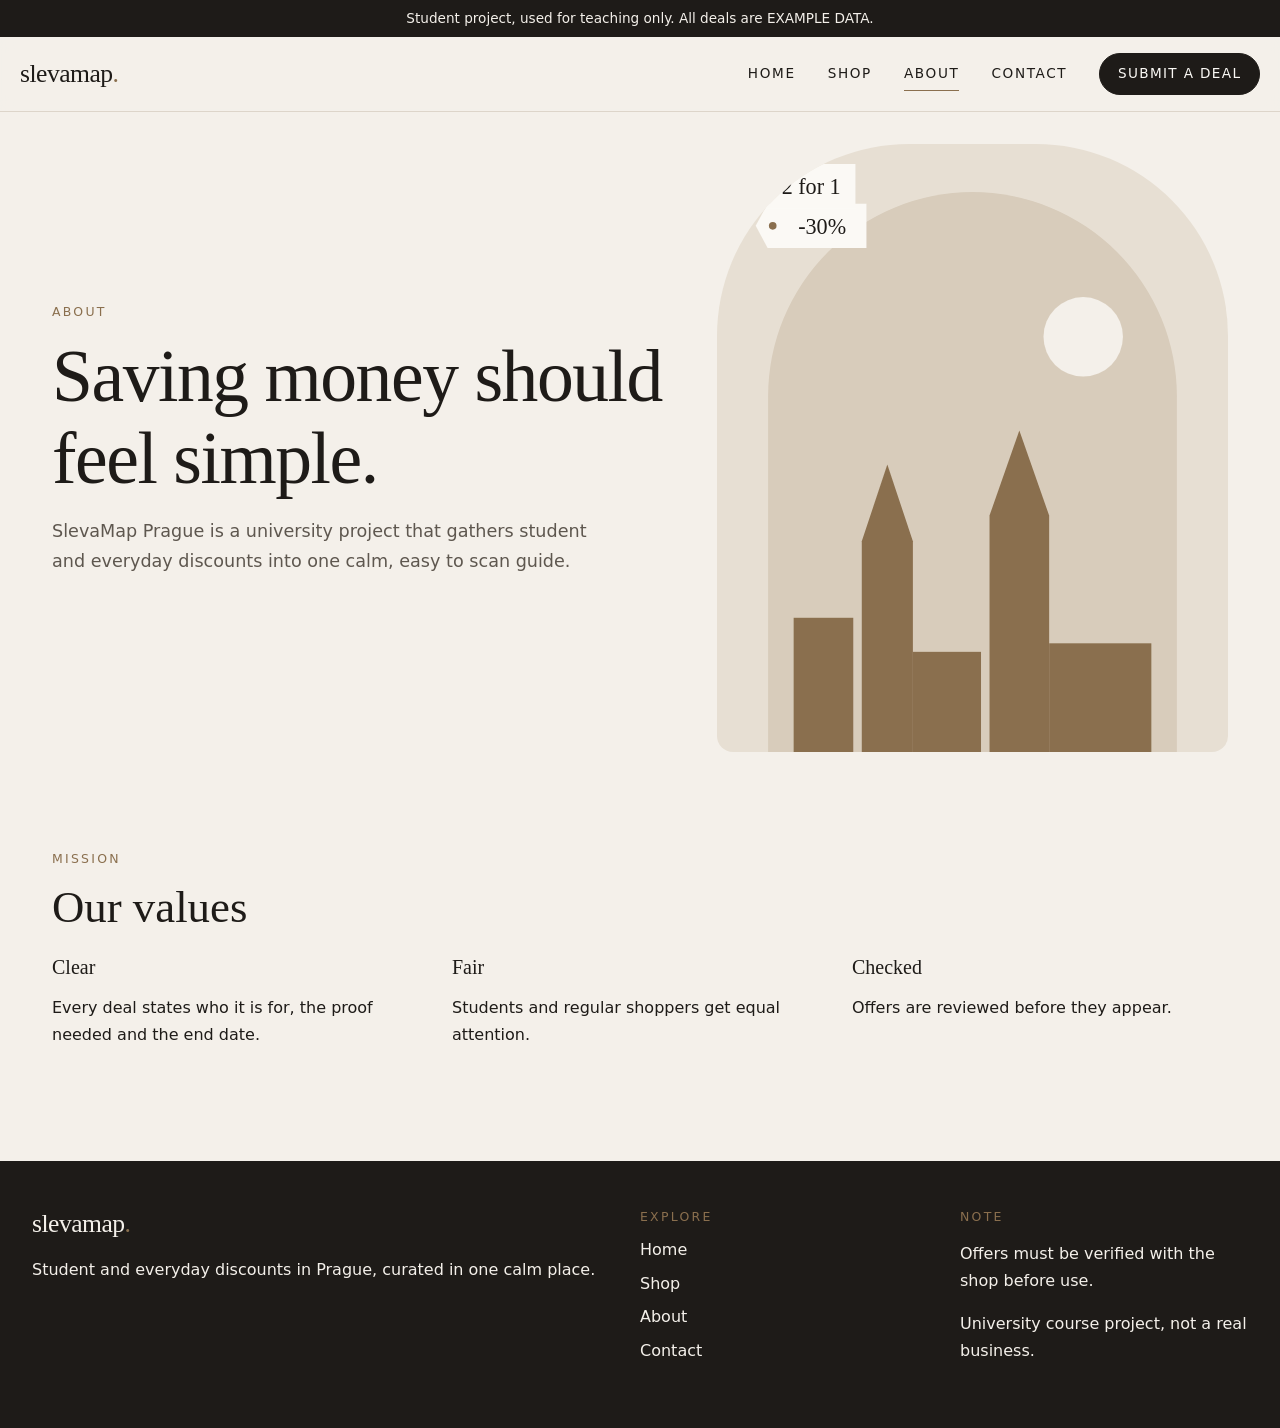
==== about.html @ 10e54edd "Part 1: SlevaMap Prague prototype" ====
<!DOCTYPE html>
<html lang="en"><head><meta charset="utf-8"><meta name="viewport" content="width=device-width, initial-scale=1">
<title>About | SlevaMap Prague</title><meta name="description" content="Student and everyday discounts in Prague, curated in one calm place.">
<link rel="stylesheet" href="css/style.css"></head><body>
<a class="skip" href="#main">Skip to content</a>
<p class="notice">Student project, used for teaching only. All deals are EXAMPLE DATA.</p>
<header class="top"><a class="logo" href="index.html">slevamap<span>.</span></a>
<button class="menu" aria-expanded="false" aria-controls="nav">Menu</button>
<nav id="nav" aria-label="Main"><ul><li><a href="index.html">Home</a></li><li><a href="deals.html">Shop</a></li><li><a href="about.html" aria-current="page">About</a></li><li><a href="contact.html">Contact</a></li></ul><a class="btn small-btn" href="contact.html#submit">Submit a deal</a></nav></header>
<main id="main"><section class="hero"><div class="hero-text"><p class="eyebrow">About</p><h1>Saving money should feel simple.</h1>
<p>SlevaMap Prague is a university project that gathers student and everyday discounts into one calm, easy to scan guide.</p></div>
<img class="hero-art" src="images/hero.svg" alt="Price tags over the Prague skyline" width="600" height="720"></section>
<section aria-labelledby="m"><p class="eyebrow">Mission</p><h2 id="m">Our values</h2><ul class="grid"><li><h3>Clear</h3><p>Every deal states who it is for, the proof needed and the end date.</p></li><li><h3>Fair</h3><p>Students and regular shoppers get equal attention.</p></li><li><h3>Checked</h3><p>Offers are reviewed before they appear.</p></li></ul></section></main>
<footer><div class="foot"><div><a class="logo" href="index.html">slevamap<span>.</span></a><p>Student and everyday discounts in Prague, curated in one calm place.</p></div>
<nav aria-label="Footer"><h2>Explore</h2><ul><li><a href="index.html">Home</a></li><li><a href="deals.html">Shop</a></li><li><a href="about.html" aria-current="page">About</a></li><li><a href="contact.html">Contact</a></li></ul></nav><div><h2>Note</h2><p>Offers must be verified with the shop before use.</p><p>University course project, not a real business.</p></div></div></footer>
<script src="js/app.js"></script></body></html>
---- css/style.css ----
/* ==========================================================================
   SlevaMap Prague - editorial, minimal-luxury style (mobile-first)
   1 tokens  2 base  3 header  4 sections  5 cards  6 forms  7 footer
   8 animation  9 breakpoints
   ========================================================================== */

/* 1. TOKENS: warm neutrals, one walnut accent, generous spacing -------------- */
:root {
  --bg     : #f4f0ea;                    /* ivory page background        */
  --paper  : #fbf9f5;                    /* cards and inputs             */
  --ink    : #1e1b18;                    /* near-black text              */
  --muted  : #5e574f;                    /* secondary text (AA contrast) */
  --line   : #ddd5ca;                    /* hairline borders             */
  --accent : #8a6f4e;                    /* walnut                       */
  --gap    : clamp(3rem, 8vw, 6rem);     /* space between sections       */
  --ease   : cubic-bezier(.2, .7, .2, 1);
}

/* 2. BASE -------------------------------------------------------------------- */
* { box-sizing: border-box; }
html { scroll-behavior: smooth; }
body { margin: 0; font: 1rem/1.7 system-ui, "Segoe UI", Arial, sans-serif; color: var(--ink); background: var(--bg); }
h1, h2, h3 { font-family: Georgia, "Times New Roman", serif; font-weight: 400; line-height: 1.12; margin: 0 0 .6rem; }
h1 { font-size: clamp(2.4rem, 7vw, 4.6rem); letter-spacing: -.02em; }
h2 { font-size: clamp(1.8rem, 4vw, 2.8rem); }
h3 { font-size: 1.25rem; }
img { display: block; max-width: 100%; height: auto; }
a { color: inherit; }
:focus-visible { outline: 3px solid var(--accent); outline-offset: 3px; }
.skip { position: absolute; left: -999px; }
.skip:focus { left: .5rem; top: .5rem; z-index: 99; padding: .5rem; background: #fff; }
.eyebrow { margin: 0 0 .8rem; font-size: .78rem; letter-spacing: .18em; text-transform: uppercase; color: var(--accent); }
.muted, .meta { color: var(--muted); }
main { max-width: 76rem; margin: 0 auto; padding: 0 1.25rem; }
main > section, main > .grid, main > .split, main > .detail { margin-block: var(--gap); }
main > .eyebrow { margin-top: 3rem; }
ul, ol { list-style: none; margin: 0; padding: 0; }

/* 3. HEADER (Flex) ----------------------------------------------------------- */
.notice { margin: 0; padding: .45rem 1rem; text-align: center; font-size: .85rem; color: var(--bg); background: var(--ink); }
.top { position: sticky; top: 0; z-index: 10; display: flex; flex-wrap: wrap; align-items: center; justify-content: space-between;
       padding: 1rem 1.25rem; background: rgba(244, 240, 234, .92); backdrop-filter: blur(8px); border-bottom: 1px solid var(--line); transition: padding .3s; }
.top.small { padding-block: .5rem; }
.logo { font: 400 1.6rem Georgia, serif; text-decoration: none; letter-spacing: -.02em; }
.logo span { color: var(--accent); }
.menu { padding: .5rem 1rem; font: inherit; color: var(--ink); background: none; border: 1px solid var(--ink); border-radius: 2rem; }
#nav { display: none; width: 100%; }
#nav.open { display: block; padding-bottom: 1rem; }
#nav a:not(.btn) { display: block; padding: .6rem 0; font-size: .85rem; letter-spacing: .12em; text-transform: uppercase; text-decoration: none; }
#nav a[aria-current] { border-bottom: 1px solid var(--accent); }
#progress { position: fixed; top: 0; left: 0; z-index: 20; width: 0; height: 3px; background: var(--accent); }

/* 4. SECTIONS ---------------------------------------------------------------- */
.hero { display: grid; gap: 2.5rem; align-items: center; margin-top: 2rem; }
.hero-text > p:not(.eyebrow) { max-width: 34rem; font-size: 1.1rem; color: var(--muted); }
.hero-art { width: 100%; max-height: 38rem; object-fit: cover; border-radius: 12rem 12rem 1rem 1rem; }   /* arch-shaped picture */
.search { display: flex; flex-wrap: wrap; gap: .5rem; margin: 1.5rem 0; }
.search label { width: 100%; font-size: .8rem; letter-spacing: .12em; text-transform: uppercase; }
.search input { flex: 1 1 12rem; }
.stats ul { display: grid; grid-template-columns: repeat(2, 1fr); gap: 1.5rem; padding-block: 2rem; text-align: center; border-block: 1px solid var(--line); color: var(--muted); }
.stats strong { display: block; font: 400 2.6rem Georgia, serif; color: var(--ink); }
.tiles { display: grid; grid-template-columns: repeat(2, 1fr); gap: 1rem; margin-top: 1.5rem; }                /* Grid */
.tile { position: relative; display: block; overflow: hidden; border-radius: .5rem; text-decoration: none; }
.tile span { position: absolute; left: 1rem; bottom: 1rem; padding: .35rem .9rem; font-size: .85rem; background: var(--paper); border-radius: 2rem; }
.steps { display: grid; gap: 2rem; margin-top: 1.5rem; }
.steps li { padding-top: 1.2rem; border-top: 1px solid var(--ink); }
.num { font: 400 .9rem Georgia, serif; color: var(--accent); }
.authors { margin-top: 1rem; }
.authors li { padding: .8rem 0; border-bottom: 1px solid var(--line); font-family: Georgia, serif; font-size: 1.2rem; }
.crumb { margin-top: 2rem; font-size: .85rem; color: var(--muted); }
.detail { display: grid; gap: 2.5rem; }
.big { width: 100%; border-radius: .5rem; }
.facts { display: grid; grid-template-columns: 8rem 1fr; gap: .6rem 1rem; margin: 1.5rem 0; padding-block: 1.2rem; border-block: 1px solid var(--line); }
.facts dt { font-size: .78rem; letter-spacing: .14em; text-transform: uppercase; color: var(--muted); }
.facts dd { margin: 0; }
address { margin-top: 1.5rem; font-style: normal; color: var(--muted); }
.map, aside { padding: 1.5rem; border: 1px dashed var(--accent); border-radius: .5rem; color: var(--muted); }
.map { margin-block: 3rem; }

/* 5. CARDS and BUTTONS ------------------------------------------------------- */
.grid { display: grid; grid-template-columns: 1fr; gap: 2.5rem 1.5rem; margin-top: 1.5rem; }
.deal .media { display: block; overflow: hidden; border-radius: .5rem; }
.deal img, .tile img { width: 100%; aspect-ratio: 4 / 5; object-fit: cover; transition: transform .8s var(--ease); }
.deal:hover img, .tile:hover img { transform: scale(1.06); }              /* slow image zoom */
.deal .body { padding-top: 1rem; }
.deal h3 { margin: .5rem 0 .2rem; }
.deal h3 a { text-decoration: none; background: linear-gradient(var(--ink), var(--ink)) 0 100% / 0 1px no-repeat; transition: background-size .5s var(--ease); }
.deal h3 a:hover { background-size: 100% 1px; }                         /* underline draws in */
.deal p { margin: 0; }
.meta { font-size: .85rem; }
.tag { display: inline-block; padding: .15rem .8rem; font-size: .8rem; letter-spacing: .08em; color: var(--paper); background: var(--accent); border-radius: 2rem; }
.btn, .search button { display: inline-block; padding: .8rem 1.6rem; font: inherit; font-size: .85rem; letter-spacing: .1em; text-transform: uppercase; text-decoration: none; cursor: pointer;
                        color: var(--paper); background: var(--ink); border: 1px solid var(--ink); border-radius: 3rem; transition: background .3s, color .3s; }
.btn:hover, .search button:hover { background: var(--accent); border-color: var(--accent); }
.btn.alt { color: var(--ink); background: transparent; }
.btn.alt:hover { color: var(--paper); background: var(--ink); }
.small-btn { padding: .5rem 1.1rem; margin-top: .5rem; }

/* 6. FORMS ------------------------------------------------------------------- */
input, select { min-height: 2.9rem; padding: .6rem 1rem; font: inherit; color: var(--ink); background: var(--paper); border: 1px solid var(--line); border-radius: 2rem; }
.filters { display: flex; flex-wrap: wrap; gap: 1.5rem; margin-top: 1rem; }
.filters div, .form { display: flex; flex-direction: column; }
.filters label, .form label { margin: .8rem 0 .3rem; font-size: .78rem; letter-spacing: .14em; text-transform: uppercase; color: var(--muted); }
.form .btn { margin-top: 1.5rem; align-self: flex-start; }
.split { display: grid; gap: 3rem; }

/* 7. FOOTER ------------------------------------------------------------------ */
footer { margin-top: var(--gap); padding: 3rem 1.25rem; color: var(--bg); background: var(--ink); }
.foot { display: grid; gap: 2rem; max-width: 76rem; margin: 0 auto; }
footer h2 { font: 400 .78rem system-ui, sans-serif; letter-spacing: .18em; text-transform: uppercase; color: var(--accent); }
footer a { text-decoration: none; }
footer li { padding: .2rem 0; }

/* 8. ANIMATION --------------------------------------------------------------- */
.hero-text > * { opacity: 0; animation: rise .9s var(--ease) forwards; }          /* load sequence */
.hero-text > :nth-child(2) { animation-delay: .12s; }
.hero-text > :nth-child(3) { animation-delay: .24s; }
.hero-text > :nth-child(4) { animation-delay: .36s; }
.hero-text > :nth-child(5) { animation-delay: .48s; }
.hero-art { animation: reveal 1.4s var(--ease) both; }                              /* arch image unrolls */
@keyframes rise   { from { opacity: 0; transform: translateY(1.5rem); } to { opacity: 1; transform: none; } }
@keyframes reveal { from { clip-path: inset(100% 0 0 0); } to { clip-path: inset(0); } }
.reveal { opacity: 0; transform: translateY(2.5rem); transition: opacity .9s var(--ease), transform .9s var(--ease); transition-delay: calc(var(--i, 0) * 110ms); }
.reveal.in { opacity: 1; transform: none; }
@media (prefers-reduced-motion: reduce) {
  *, *::before, *::after { animation: none !important; transition: none !important; }
  .reveal, .hero-text > * { opacity: 1; transform: none; }
}

/* 9. BREAKPOINTS ------------------------------------------------------------- */
@media (min-width: 48em) {                                   /* tablet */
  .menu { display: none; }
  #nav { display: flex; align-items: center; gap: 2rem; width: auto; }
  #nav ul { display: flex; gap: 2rem; }
  #nav a:not(.btn) { padding: .3rem 0; }
  .small-btn { margin-top: 0; }
  .hero { grid-template-columns: 1.1fr .9fr; }
  .grid { grid-template-columns: repeat(2, 1fr); }
  .tiles { grid-template-columns: repeat(3, 1fr); }
  .steps { grid-template-columns: repeat(3, 1fr); }
  .stats ul { grid-template-columns: repeat(4, 1fr); }
  .split, .detail { grid-template-columns: 1.3fr 1fr; }
  .foot { grid-template-columns: 2fr 1fr 1fr; }
}
@media (min-width: 75em) {                                   /* desktop */
  .grid { grid-template-columns: repeat(3, 1fr); }
  .tiles { grid-template-columns: repeat(5, 1fr); }
}
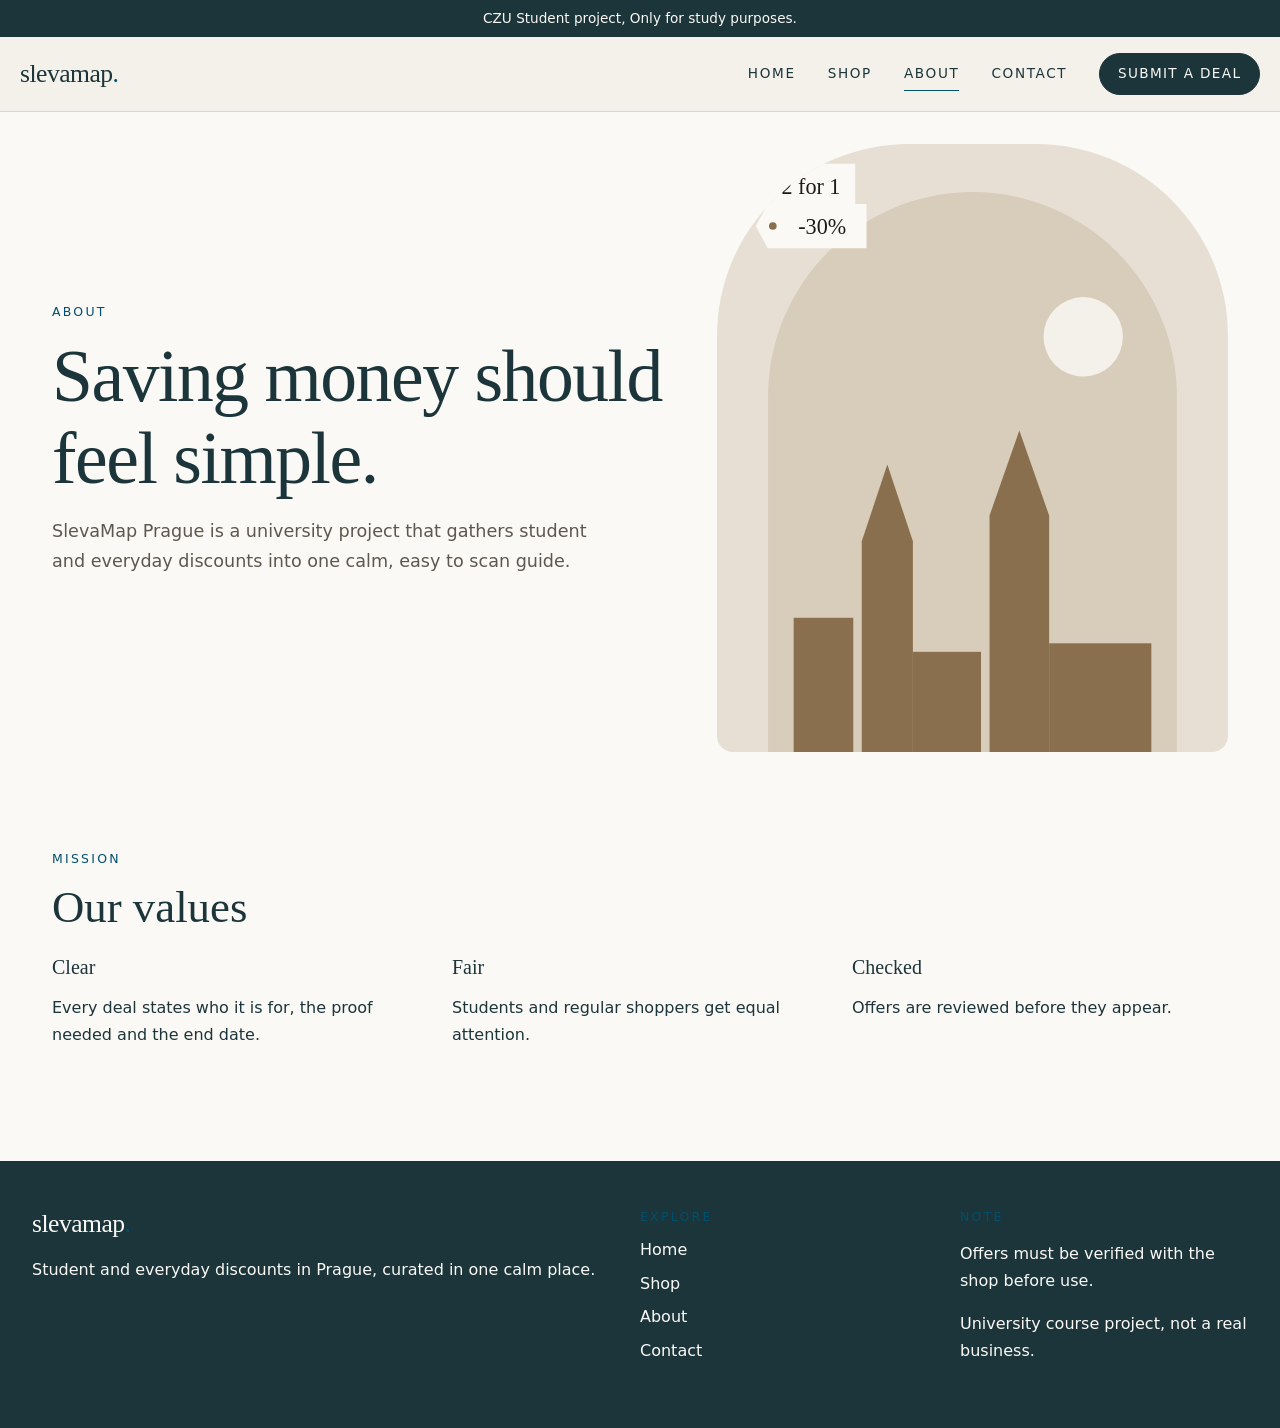
==== commit afca9e04: "Short note on what changed" ====
--- a/about.html
+++ b/about.html
@@ -3,7 +3,7 @@
 <title>About | SlevaMap Prague</title><meta name="description" content="Student and everyday discounts in Prague, curated in one calm place.">
 <link rel="stylesheet" href="css/style.css"></head><body>
 <a class="skip" href="#main">Skip to content</a>
-<p class="notice">Student project, used for teaching only. All deals are EXAMPLE DATA.</p>
+<p class="notice">CZU Student project, Only for study purposes.</p>
 <header class="top"><a class="logo" href="index.html">slevamap<span>.</span></a>
 <button class="menu" aria-expanded="false" aria-controls="nav">Menu</button>
 <nav id="nav" aria-label="Main"><ul><li><a href="index.html">Home</a></li><li><a href="deals.html">Shop</a></li><li><a href="about.html" aria-current="page">About</a></li><li><a href="contact.html">Contact</a></li></ul><a class="btn small-btn" href="contact.html#submit">Submit a deal</a></nav></header>
--- a/css/style.css
+++ b/css/style.css
@@ -6,12 +6,12 @@
 
 /* 1. TOKENS: warm neutrals, one walnut accent, generous spacing -------------- */
 :root {
-  --bg     : #f4f0ea;                    /* ivory page background        */
+  --bg     : #fbf9f5;                    /* ivory page background        */
   --paper  : #fbf9f5;                    /* cards and inputs             */
-  --ink    : #1e1b18;                    /* near-black text              */
+  --ink    : #1b353b;                    /* near-black text              */
   --muted  : #5e574f;                    /* secondary text (AA contrast) */
   --line   : #ddd5ca;                    /* hairline borders             */
-  --accent : #8a6f4e;                    /* walnut                       */
+  --accent : #00506d;                    /* walnut                       */
   --gap    : clamp(3rem, 8vw, 6rem);     /* space between sections       */
   --ease   : cubic-bezier(.2, .7, .2, 1);
 }
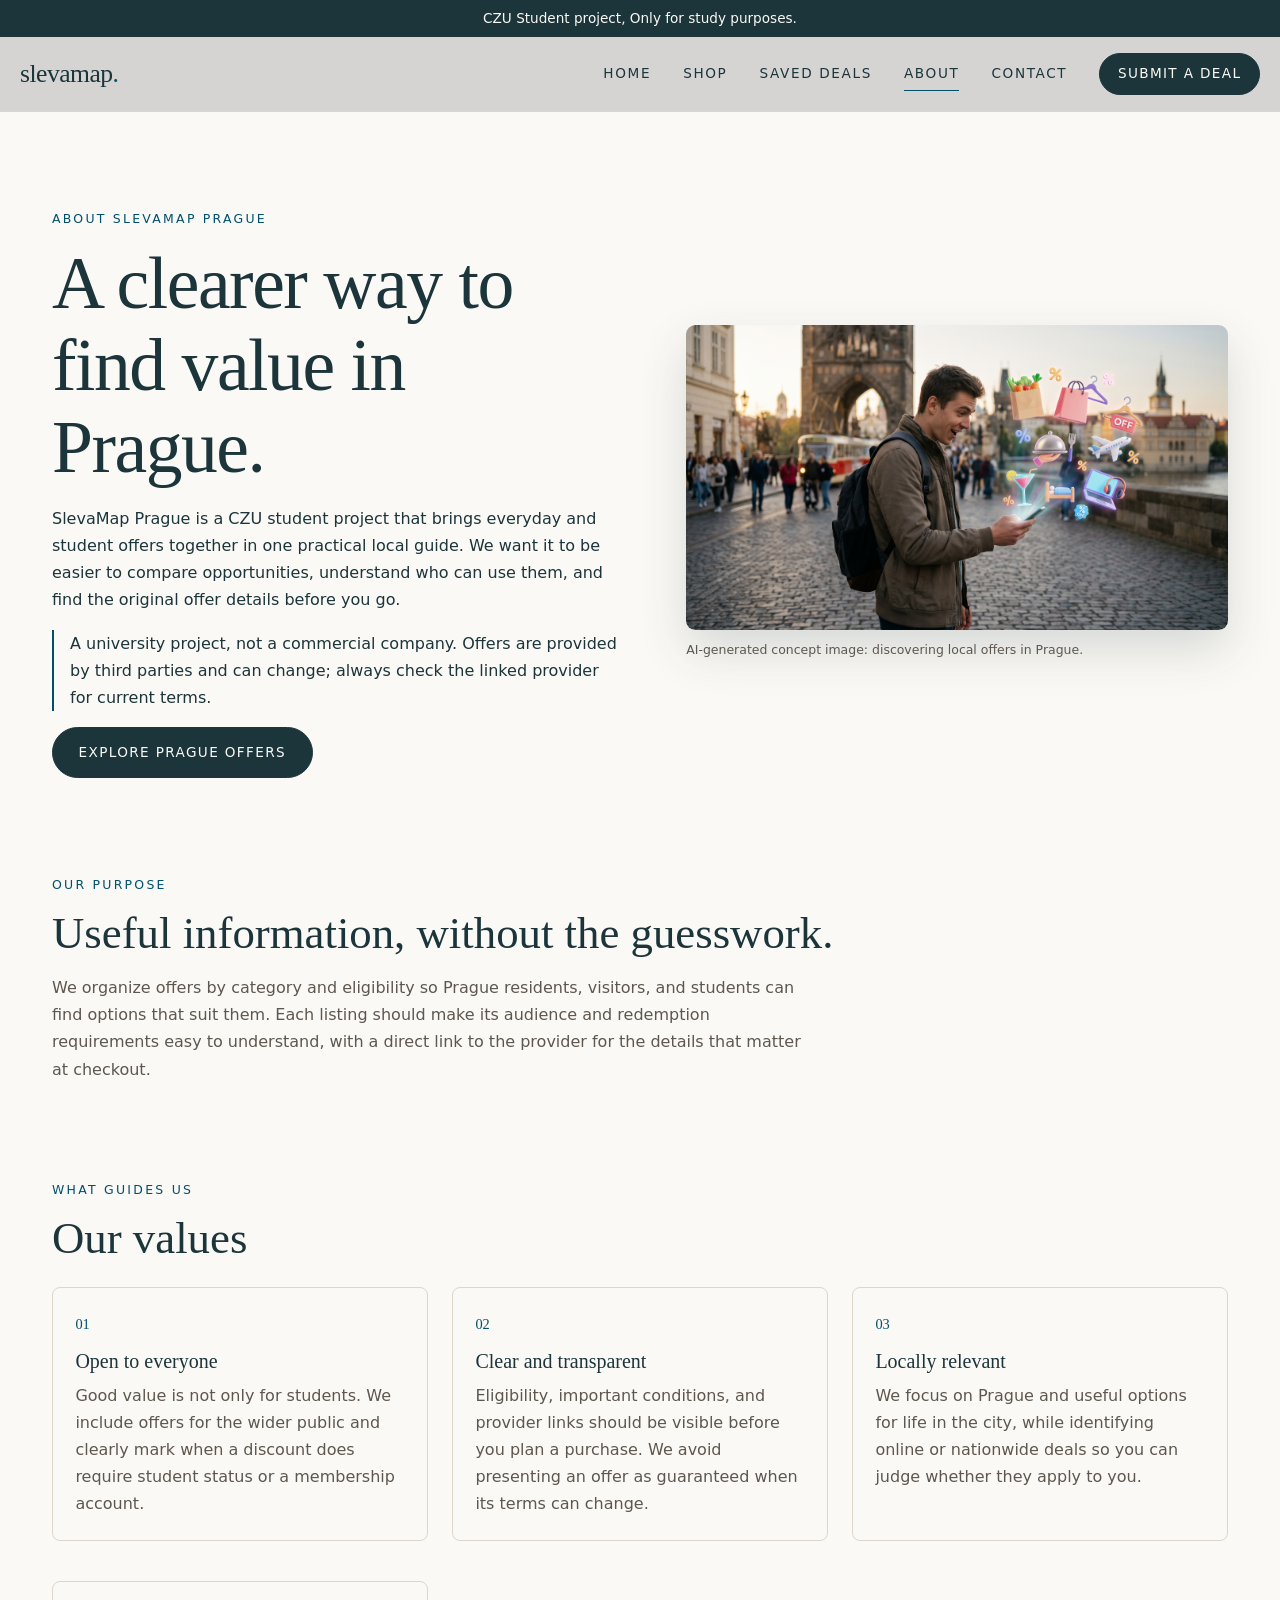
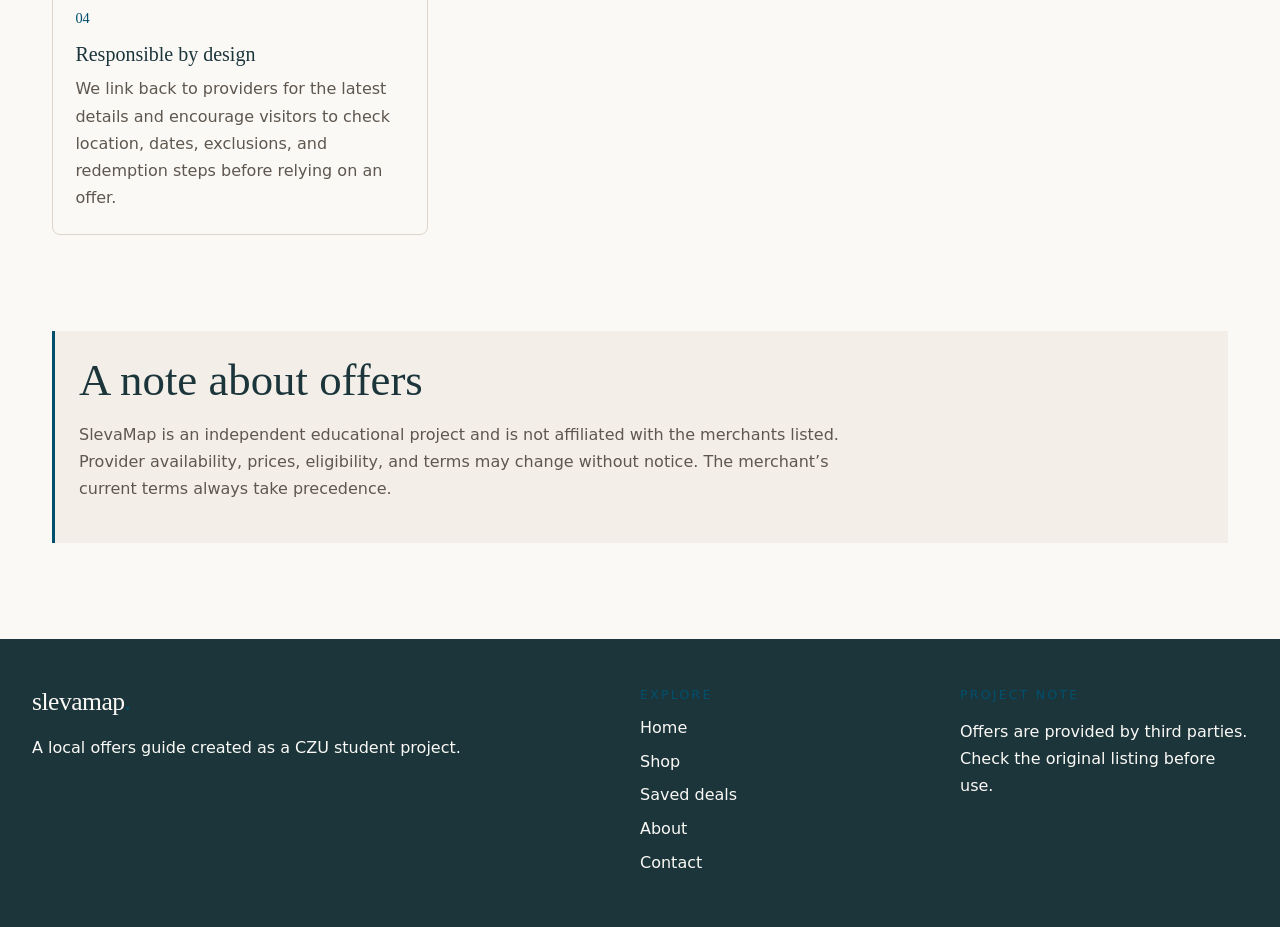
==== commit 113cdd70: "Short note on what changed" ====
--- a/about.html
+++ b/about.html
@@ -1,16 +1,95 @@
 <!DOCTYPE html>
-<html lang="en"><head><meta charset="utf-8"><meta name="viewport" content="width=device-width, initial-scale=1">
-<title>About | SlevaMap Prague</title><meta name="description" content="Student and everyday discounts in Prague, curated in one calm place.">
-<link rel="stylesheet" href="css/style.css"></head><body>
-<a class="skip" href="#main">Skip to content</a>
-<p class="notice">CZU Student project, Only for study purposes.</p>
-<header class="top"><a class="logo" href="index.html">slevamap<span>.</span></a>
-<button class="menu" aria-expanded="false" aria-controls="nav">Menu</button>
-<nav id="nav" aria-label="Main"><ul><li><a href="index.html">Home</a></li><li><a href="deals.html">Shop</a></li><li><a href="about.html" aria-current="page">About</a></li><li><a href="contact.html">Contact</a></li></ul><a class="btn small-btn" href="contact.html#submit">Submit a deal</a></nav></header>
-<main id="main"><section class="hero"><div class="hero-text"><p class="eyebrow">About</p><h1>Saving money should feel simple.</h1>
-<p>SlevaMap Prague is a university project that gathers student and everyday discounts into one calm, easy to scan guide.</p></div>
-<img class="hero-art" src="images/hero.svg" alt="Price tags over the Prague skyline" width="600" height="720"></section>
-<section aria-labelledby="m"><p class="eyebrow">Mission</p><h2 id="m">Our values</h2><ul class="grid"><li><h3>Clear</h3><p>Every deal states who it is for, the proof needed and the end date.</p></li><li><h3>Fair</h3><p>Students and regular shoppers get equal attention.</p></li><li><h3>Checked</h3><p>Offers are reviewed before they appear.</p></li></ul></section></main>
-<footer><div class="foot"><div><a class="logo" href="index.html">slevamap<span>.</span></a><p>Student and everyday discounts in Prague, curated in one calm place.</p></div>
-<nav aria-label="Footer"><h2>Explore</h2><ul><li><a href="index.html">Home</a></li><li><a href="deals.html">Shop</a></li><li><a href="about.html" aria-current="page">About</a></li><li><a href="contact.html">Contact</a></li></ul></nav><div><h2>Note</h2><p>Offers must be verified with the shop before use.</p><p>University course project, not a real business.</p></div></div></footer>
-<script src="js/app.js"></script></body></html>+<html lang="en">
+<head>
+  <meta charset="utf-8">
+  <meta name="viewport" content="width=device-width, initial-scale=1">
+  <title>About | SlevaMap Prague</title>
+  <meta name="description" content="Learn about SlevaMap Prague, our purpose, and the values behind our local offers guide.">
+  <link rel="stylesheet" href="css/style.css">
+</head>
+<body class="about-page">
+  <a class="skip" href="#main">Skip to content</a>
+  <p class="notice">CZU Student project, Only for study purposes.</p>
+  <header class="top">
+    <a class="logo" href="index.html">slevamap<span>.</span></a>
+    <button class="menu" aria-expanded="false" aria-controls="nav">Menu</button>
+    <nav id="nav" aria-label="Main">
+      <ul>
+        <li><a href="index.html">Home</a></li>
+        <li><a href="deals.html">Shop</a></li>
+        <li><a href="saved.html">Saved deals</a></li>
+        <li><a href="about.html" aria-current="page">About</a></li>
+        <li><a href="contact.html">Contact</a></li>
+      </ul>
+      <a class="btn small-btn" href="contact.html#submit">Submit a deal</a>
+    </nav>
+  </header>
+  <main id="main">
+    <section class="hero about-hero" aria-labelledby="about-title">
+      <div class="hero-text">
+        <p class="eyebrow">About SlevaMap Prague</p>
+        <h1 id="about-title">A clearer way to find value in Prague.</h1>
+        <p>SlevaMap Prague is a CZU student project that brings everyday and student offers together in one practical local guide. We want it to be easier to compare opportunities, understand who can use them, and find the original offer details before you go.</p>
+        <p class="about-note">A university project, not a commercial company. Offers are provided by third parties and can change; always check the linked provider for current terms.</p>
+        <a class="btn" href="deals.html">Explore Prague offers</a>
+      </div>
+      <figure class="about-visual">
+        <img src="images/Gemini_Generated_Image_6sksxf6sksxf6sks.jpg" alt="AI-generated photorealistic concept of a student browsing savings while walking in Prague" width="2000" height="1000">
+        <figcaption>AI-generated concept image: discovering local offers in Prague.</figcaption>
+      </figure>
+    </section>
+    <section class="about-purpose" aria-labelledby="purpose-title">
+      <p class="eyebrow">Our purpose</p>
+      <h2 id="purpose-title">Useful information, without the guesswork.</h2>
+      <p>We organize offers by category and eligibility so Prague residents, visitors, and students can find options that suit them. Each listing should make its audience and redemption requirements easy to understand, with a direct link to the provider for the details that matter at checkout.</p>
+    </section>
+    <section aria-labelledby="values-title">
+      <p class="eyebrow">What guides us</p>
+      <h2 id="values-title">Our values</h2>
+      <ul class="grid about-values">
+        <li>
+          <span class="num">01</span>
+          <h3>Open to everyone</h3>
+          <p>Good value is not only for students. We include offers for the wider public and clearly mark when a discount does require student status or a membership account.</p>
+        </li>
+        <li>
+          <span class="num">02</span>
+          <h3>Clear and transparent</h3>
+          <p>Eligibility, important conditions, and provider links should be visible before you plan a purchase. We avoid presenting an offer as guaranteed when its terms can change.</p>
+        </li>
+        <li>
+          <span class="num">03</span>
+          <h3>Locally relevant</h3>
+          <p>We focus on Prague and useful options for life in the city, while identifying online or nationwide deals so you can judge whether they apply to you.</p>
+        </li>
+        <li>
+          <span class="num">04</span>
+          <h3>Responsible by design</h3>
+          <p>We link back to providers for the latest details and encourage visitors to check location, dates, exclusions, and redemption steps before relying on an offer.</p>
+        </li>
+      </ul>
+    </section>
+    <section class="about-disclaimer" aria-labelledby="disclaimer-title">
+      <h2 id="disclaimer-title">A note about offers</h2>
+      <p>SlevaMap is an independent educational project and is not affiliated with the merchants listed. Provider availability, prices, eligibility, and terms may change without notice. The merchant’s current terms always take precedence.</p>
+    </section>
+  </main>
+  <footer>
+    <div class="foot">
+      <div><a class="logo" href="index.html">slevamap<span>.</span></a><p>A local offers guide created as a CZU student project.</p></div>
+      <nav aria-label="Footer">
+        <h2>Explore</h2>
+        <ul>
+          <li><a href="index.html">Home</a></li>
+          <li><a href="deals.html">Shop</a></li>
+          <li><a href="saved.html">Saved deals</a></li>
+          <li><a href="about.html" aria-current="page">About</a></li>
+          <li><a href="contact.html">Contact</a></li>
+        </ul>
+      </nav>
+      <div><h2>Project note</h2><p>Offers are provided by third parties. Check the original listing before use.</p></div>
+    </div>
+  </footer>
+  <script src="js/app.js"></script>
+</body>
+</html>
--- a/css/style.css
+++ b/css/style.css
@@ -39,7 +39,7 @@
 /* 3. HEADER (Flex) ----------------------------------------------------------- */
 .notice { margin: 0; padding: .45rem 1rem; text-align: center; font-size: .85rem; color: var(--bg); background: var(--ink); }
 .top { position: sticky; top: 0; z-index: 10; display: flex; flex-wrap: wrap; align-items: center; justify-content: space-between;
-       padding: 1rem 1.25rem; background: rgba(244, 240, 234, .92); backdrop-filter: blur(8px); border-bottom: 1px solid var(--line); transition: padding .3s; }
+       padding: 1rem 1.25rem; background: rgba(210, 209, 208, 0.92); backdrop-filter: blur(8px); border-bottom: 1px solid var(--line); transition: padding .3s; }
 .top.small { padding-block: .5rem; }
 .logo { font: 400 1.6rem Georgia, serif; text-decoration: none; letter-spacing: -.02em; }
 .logo span { color: var(--accent); }
@@ -51,9 +51,30 @@
 #progress { position: fixed; top: 0; left: 0; z-index: 20; width: 0; height: 3px; background: var(--accent); }
 
 /* 4. SECTIONS ---------------------------------------------------------------- */
-.hero { display: grid; gap: 2.5rem; align-items: center; margin-top: 2rem; }
-.hero-text > p:not(.eyebrow) { max-width: 34rem; font-size: 1.1rem; color: var(--muted); }
-.hero-art { width: 100%; max-height: 38rem; object-fit: cover; border-radius: 12rem 12rem 1rem 1rem; }   /* arch-shaped picture */
+main > .hero { display: grid; grid-template-columns: minmax(0, 1fr); gap: 2.5rem; align-items: center; width: 100vw; min-height: calc(100svh - 7rem); margin: 0 0 var(--gap) calc(50% - 50vw); padding: clamp(2rem, 7vw, 5rem) max(1.25rem, calc((100vw - 76rem) / 2)); background: var(--ink); }
+.home-page main > .hero { position: relative; z-index: 0; overflow: hidden; margin-bottom: 0; background: linear-gradient(90deg, rgba(17, 31, 35, .76) 0%, rgba(17, 31, 35, .60) 48%, rgba(17, 31, 35, .12) 100%), url("../images/Gemini_Generated_Image_6sksxf6sksxf6sks.jpg") center / cover no-repeat; }
+.home-page .plan-callout { position: relative; z-index: 1; max-width: 62rem; margin: -5rem auto var(--gap); box-shadow: 0 1.25rem 3rem rgba(27, 53, 59, .16); transition: transform .5s var(--ease), box-shadow .5s var(--ease); }
+.home-page .plan-callout:hover { transform: translateY(-.35rem); box-shadow: 0 1.75rem 3.5rem rgba(27, 53, 59, .2); }
+.hero-text { max-width: 46rem; }
+.hero .eyebrow, .hero h1, .hero-text > p:not(.eyebrow), .hero .search label { color: var(--paper); }
+.hero-text > p:not(.eyebrow) { max-width: 34rem; font-size: 1.1rem; }
+.hero .btn.alt { color: var(--ink); background: var(--paper); border-color: var(--paper); }
+.about-page main > .about-hero { grid-template-columns: minmax(0, 1fr); width: auto; min-height: 0; margin: var(--gap) 0; padding: 0; background: transparent; }
+.about-hero .hero-text { max-width: 42rem; }
+.about-hero .hero-text > p:not(.eyebrow) { max-width: 40rem; color: var(--ink); font-size: 1rem; }
+.about-hero .hero-text h1 { color: var(--ink); }
+.about-hero .hero-text .eyebrow { color: var(--accent); }
+.about-hero .hero-text .about-note { padding-left: 1rem; border-left: 2px solid var(--accent); color: var(--muted); font-size: .9rem; }
+.about-visual { margin: 0; }
+.about-visual img { width: 100%; aspect-ratio: 16 / 9; object-fit: cover; border-radius: .6rem; box-shadow: 0 1.25rem 3rem rgba(27, 53, 59, .16); }
+.about-visual figcaption { margin-top: .6rem; font-size: .78rem; color: var(--muted); }
+.about-purpose { max-width: 52rem; }
+.about-purpose > p:last-child, .about-disclaimer p { max-width: 48rem; color: var(--muted); }
+.about-values { margin-top: 2rem; }
+.about-values li { padding: 1.4rem; border: 1px solid var(--line); border-radius: .5rem; background: var(--paper); }
+.about-values h3 { margin-top: .75rem; }
+.about-values p { margin: 0; color: var(--muted); }
+.about-disclaimer { padding: 1.5rem; border-left: 3px solid var(--accent); background: #f3efe8; }
 .search { display: flex; flex-wrap: wrap; gap: .5rem; margin: 1.5rem 0; }
 .search label { width: 100%; font-size: .8rem; letter-spacing: .12em; text-transform: uppercase; }
 .search input { flex: 1 1 12rem; }
@@ -76,6 +97,10 @@
 address { margin-top: 1.5rem; font-style: normal; color: var(--muted); }
 .map, aside { padding: 1.5rem; border: 1px dashed var(--accent); border-radius: .5rem; color: var(--muted); }
 .map { margin-block: 3rem; }
+.plan-callout, .verification-panel { margin-block: 2rem; padding: clamp(1.5rem, 4vw, 3rem); border: 1px solid var(--line); border-radius: .5rem; background: #f3efe8; }
+.demo-warning { padding: 1rem; border-left: 3px solid var(--accent); background: var(--paper); }
+.checkbox-label { display: flex; align-items: flex-start; gap: .75rem; }
+.checkbox-label input { min-height: auto; margin-top: .45rem; accent-color: var(--accent); }
 
 /* 5. CARDS and BUTTONS ------------------------------------------------------- */
 .grid { display: grid; grid-template-columns: 1fr; gap: 2.5rem 1.5rem; margin-top: 1.5rem; }
@@ -95,6 +120,9 @@
 .btn.alt { color: var(--ink); background: transparent; }
 .btn.alt:hover { color: var(--paper); background: var(--ink); }
 .small-btn { padding: .5rem 1.1rem; margin-top: .5rem; }
+.save-toggle { margin-top: .8rem; }
+.saved-card h2 { margin: .5rem 0 .2rem; font-size: 1.25rem; }
+.saved-card h2 a { text-decoration: none; }
 
 /* 6. FORMS ------------------------------------------------------------------- */
 input, select { min-height: 2.9rem; padding: .6rem 1rem; font: inherit; color: var(--ink); background: var(--paper); border: 1px solid var(--line); border-radius: 2rem; }
@@ -103,6 +131,11 @@
 .filters label, .form label { margin: .8rem 0 .3rem; font-size: .78rem; letter-spacing: .14em; text-transform: uppercase; color: var(--muted); }
 .form .btn { margin-top: 1.5rem; align-self: flex-start; }
 .split { display: grid; gap: 3rem; }
+.upcoming { margin-block: 2rem; padding: 1.5rem; border: 1px solid var(--line); border-radius: .5rem; background: #f3efe8; }
+.upcoming h2 { font-size: 1.6rem; }
+.upcoming li { padding: .35rem 0; }
+.category-heading { grid-column: 1 / -1; margin-top: 1.5rem; padding-bottom: .6rem; border-bottom: 1px solid var(--line); }
+.category-heading h2 { margin: 0; font-size: 1.8rem; }
 
 /* 7. FOOTER ------------------------------------------------------------------ */
 footer { margin-top: var(--gap); padding: 3rem 1.25rem; color: var(--bg); background: var(--ink); }
@@ -117,9 +150,7 @@
 .hero-text > :nth-child(3) { animation-delay: .24s; }
 .hero-text > :nth-child(4) { animation-delay: .36s; }
 .hero-text > :nth-child(5) { animation-delay: .48s; }
-.hero-art { animation: reveal 1.4s var(--ease) both; }                              /* arch image unrolls */
 @keyframes rise   { from { opacity: 0; transform: translateY(1.5rem); } to { opacity: 1; transform: none; } }
-@keyframes reveal { from { clip-path: inset(100% 0 0 0); } to { clip-path: inset(0); } }
 .reveal { opacity: 0; transform: translateY(2.5rem); transition: opacity .9s var(--ease), transform .9s var(--ease); transition-delay: calc(var(--i, 0) * 110ms); }
 .reveal.in { opacity: 1; transform: none; }
 @media (prefers-reduced-motion: reduce) {
@@ -129,20 +160,26 @@
 
 /* 9. BREAKPOINTS ------------------------------------------------------------- */
 @media (min-width: 48em) {                                   /* tablet */
+  .home-page main > .hero { background-attachment: fixed; }
   .menu { display: none; }
   #nav { display: flex; align-items: center; gap: 2rem; width: auto; }
   #nav ul { display: flex; gap: 2rem; }
   #nav a:not(.btn) { padding: .3rem 0; }
   .small-btn { margin-top: 0; }
-  .hero { grid-template-columns: 1.1fr .9fr; }
   .grid { grid-template-columns: repeat(2, 1fr); }
   .tiles { grid-template-columns: repeat(3, 1fr); }
   .steps { grid-template-columns: repeat(3, 1fr); }
   .stats ul { grid-template-columns: repeat(4, 1fr); }
   .split, .detail { grid-template-columns: 1.3fr 1fr; }
+  .about-page main > .about-hero { grid-template-columns: minmax(0, 1fr) minmax(0, .95fr); gap: clamp(2rem, 5vw, 5rem); }
+  .about-values { grid-template-columns: repeat(2, 1fr); }
   .foot { grid-template-columns: 2fr 1fr 1fr; }
 }
 @media (min-width: 75em) {                                   /* desktop */
   .grid { grid-template-columns: repeat(3, 1fr); }
   .tiles { grid-template-columns: repeat(5, 1fr); }
 }
+@media (prefers-reduced-motion: reduce) {
+  .home-page main > .hero { background-attachment: scroll; }
+  .home-page .plan-callout { transition: none; }
+}
